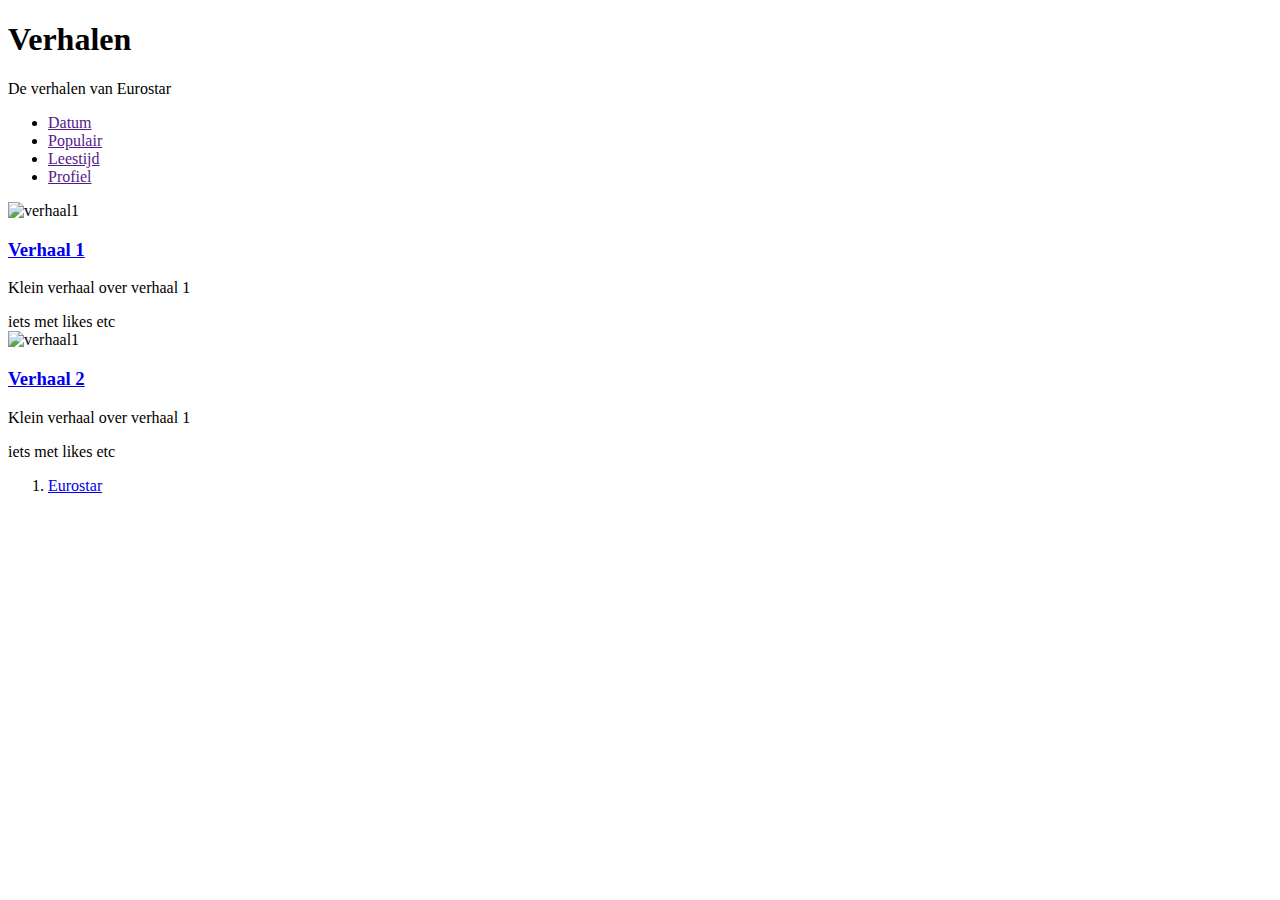
==== index.html @ b3ec602a "Create index.html" ====
<!DOCTYPE html>
<html lang="en">
<head>
    <meta charset="UTF-8">
    <link rel="stylesheet" href="css/style.css">
    <meta name="viewport" content="width=device-width, initial-scale=1">
    <title></title>
</head>

<body>
   <header>
   <H1>Verhalen</H1>
    <p>De verhalen van Eurostar</p>
        <nav id=navigatiebalk> 
           <ul>
               <li> <a href="">Datum</a></li>
               <li> <a href="">Populair</a></li>
               <li> <a href="">Leestijd</a></li>
               <li> <a href="">Profiel</a></li>
            </ul>
        </nav>
    </header>
    <form></form>
    
<main>
    <section>
       
        <article>
            <img src="img/Verhaal.jpeg" alt="verhaal1"/>
            <H3>
                <a href="verhaal1.html"> 
                Verhaal 1
                </a>
            </H3>
            <p> Klein verhaal over verhaal 1</p>
            <footer> iets met likes etc</footer>
        </article>
        
           <article>
            <img src="img/Verhaal.jpeg" alt="verhaal1"/>
            <H3>
                <a href="verhaal1.html"> 
                Verhaal 2
                </a>
            </H3>
            <p> Klein verhaal over verhaal 1</p>
            <footer> iets met likes etc</footer>
        </article>
        
    </section>
    
</main>
 <footer>
        <ol>
            <li> <a href="https://www.eurostar.com/nl-nl">Eurostar</a></li>
        </ol> 
</footer>
</body>

</html>
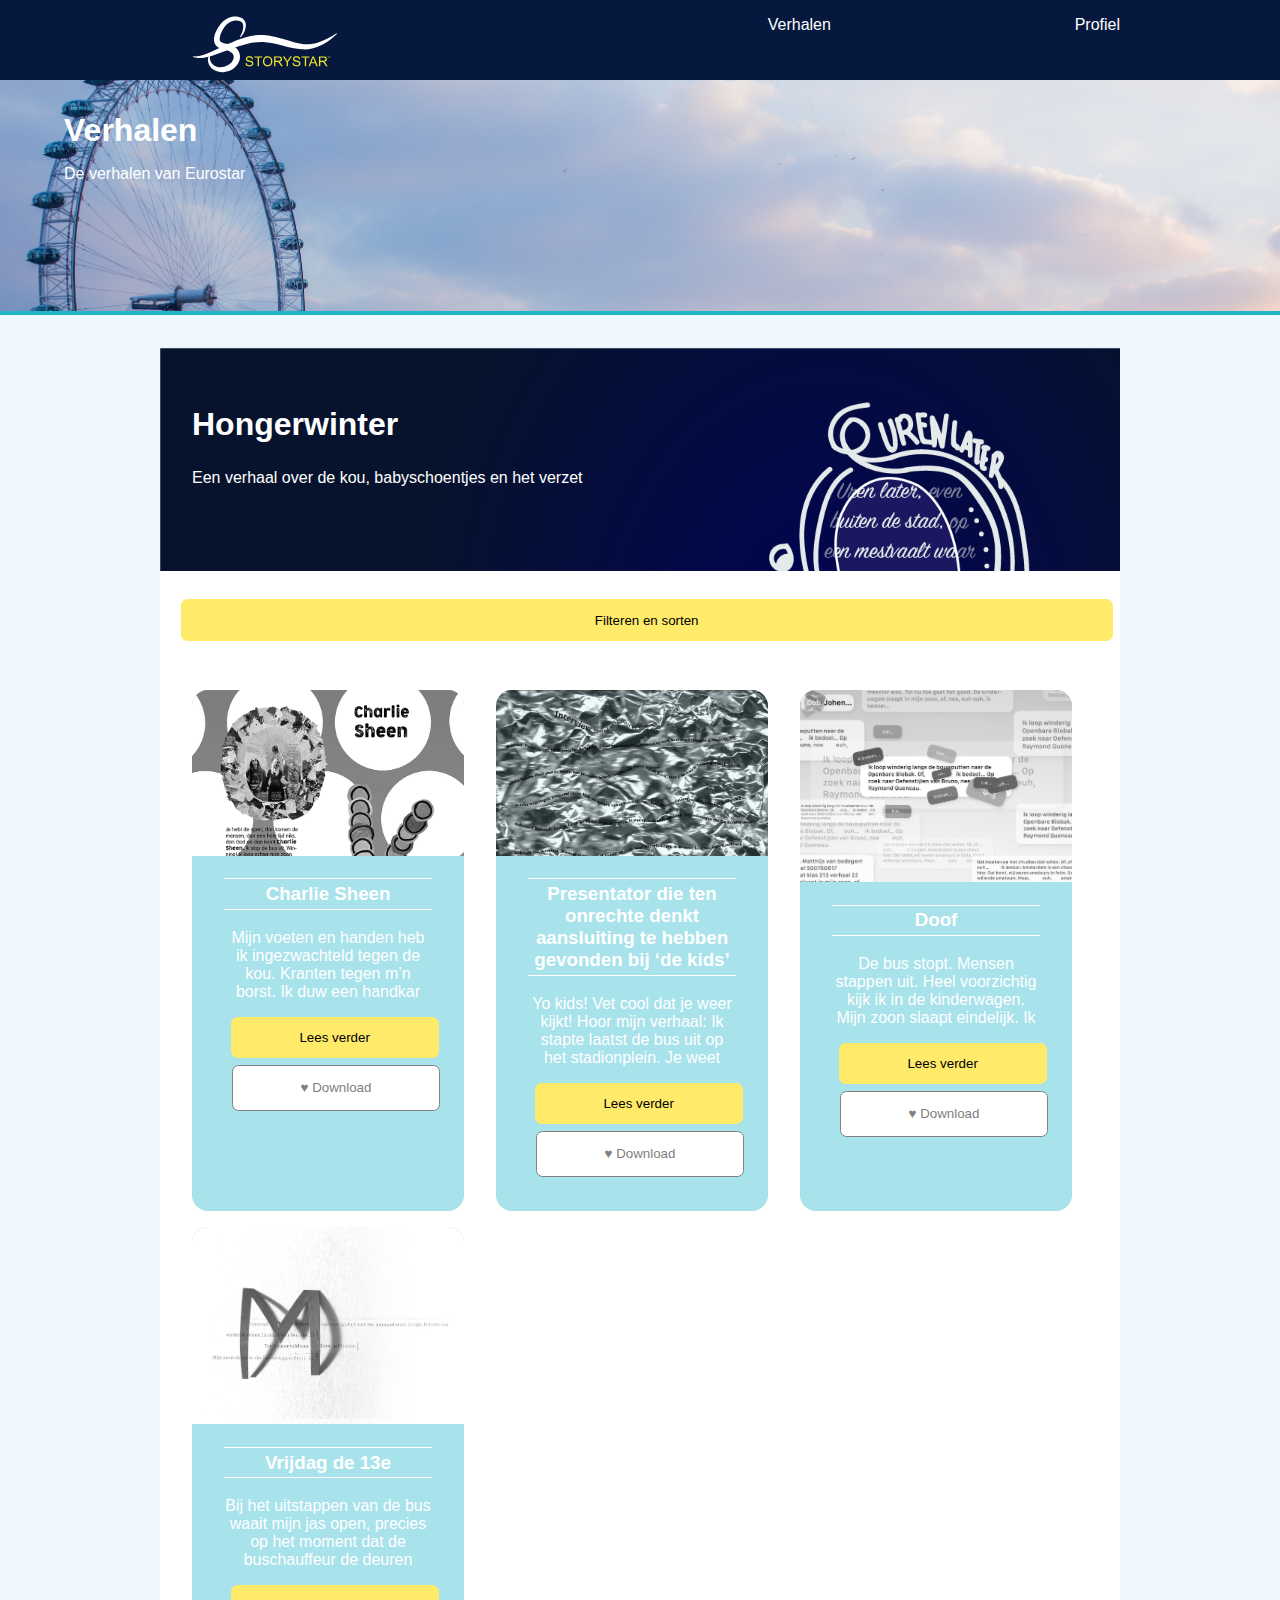
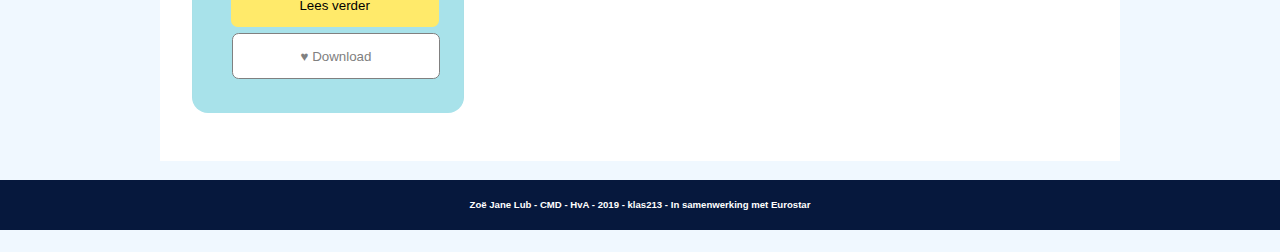
==== commit 9bd6392d: "Add files via upload" ====
--- a/index.html
+++ b/index.html
@@ -4,57 +4,178 @@
     <meta charset="UTF-8">
     <link rel="stylesheet" href="css/style.css">
     <meta name="viewport" content="width=device-width, initial-scale=1">
+    
     <title></title>
 </head>
 
 <body>
    <header>
-   <H1>Verhalen</H1>
-    <p>De verhalen van Eurostar</p>
-        <nav id=navigatiebalk> 
+        <nav > 
            <ul>
-               <li> <a href="">Datum</a></li>
-               <li> <a href="">Populair</a></li>
-               <li> <a href="">Leestijd</a></li>
-               <li> <a href="">Profiel</a></li>
+               <li> 
+                    <a href="index.html">
+                       <img src="img/logo.svg" alt="storystar"/>
+                   </a>
+                </li>
+               <li> <a href="index.html">Verhalen</a></li>
+               <li> <a href="profiel.html">Profiel</a></li>
             </ul>
         </nav>
-    </header>
-    <form></form>
+        
+    <h1>Verhalen</h1>
+    <p>De verhalen van Eurostar</p>
     
+</header>
+        
 <main>
+   
+   <section>
+      <a href="Verhaalpagina.html"> 
+      <h2> Hongerwinter</h2> 
+          <p>Een verhaal over de kou, babyschoentjes en het verzet</p>
+      </a>
+      
+   </section>
+   
+<fieldset>
+<button>
+    Filteren en sorten
+</button>
+</fieldset>
+  
+   <form>
+      
+       <fieldset>
+           <label for="sorteer">Sorteren</label>
+           <select name="sorteren" id="sorteer">
+               <option value="datum">Datum van nieuw naar oud</option>
+               <option value="datum">Datum van oud naar nieuw</option>
+               <option value="populair">Meest populair</option>
+           </select>
+       </fieldset>
+       
+       <fieldset>
+                <h3>Genre</h3>
+                <input type="checkbox" name="emotie" value="blij" id="blij">
+                <label for="blij">Blij</label>
+                <input type="checkbox" name="emotie" value="boos" id="boos">
+                <label for="boos">Boos</label>
+                <input type="checkbox" name="emotie" value="droevig" id="droevig">
+                <label for="droevig">Droevig</label>
+                <input type="checkbox" name="emotie" value="angst" id="angst">
+                <label for="angst">Angst</label>
+                <input type="checkbox" name="emotie" value="verward" id="verward">
+                <label for="verward">Verward</label>
+                <input type="checkbox" name="emotie" value="geirriteerd" id="geirriteerd">
+                <label for="geirriteerd">Geïrriteerd</label>
+                <input type="checkbox" name="emotie" value="neutraal" id="neutraal">
+                <label for="neutraal">Neutraal</label>
+                <input type="checkbox" name="emotie" value="ongemakkelijk" id="ongemakkelijk">
+                <label for="ongemakkelijk">Ongemakkelijk</label>
+                <input type="checkbox" name="emotie" value="enthousiast" id="enthousiast">
+                <label for="enthousiast">Enthousiast</label>
+            </fieldset>
+   
+   <a href="index.html">
+       <button type="button">oke</button>
+    </a>
+   <a href="index.html">
+       <button type="button">annuleer</button>
+   </a>
+   </form>
+   
     <section>
        
         <article>
-            <img src="img/Verhaal.jpeg" alt="verhaal1"/>
+           <a href="Verhaalpagina.html">
+            <img src="img/charliesheen.jpg" alt="verhaal1"/>
             <H3>
-                <a href="verhaal1.html"> 
-                Verhaal 1
-                </a>
+                Charlie Sheen
             </H3>
-            <p> Klein verhaal over verhaal 1</p>
-            <footer> iets met likes etc</footer>
+            </a>
+            <p> Mijn voeten en handen heb ik ingezwachteld tegen de kou. Kranten tegen m’n borst. Ik duw een handkar voort waarin mijn zoon vredig ligt te slapen. Centraal Station. De tramrails liggen er kaal bij. Het hout tussen de rails is al lang weggenomen. </p>
+           <a href="Verhaalpagina.html"> 
+           <button type="button">Lees verder</button>
+           </a>
+           
+            <footer> 
+               <button type="button">
+                    <p> &hearts; Download </p>
+              </button>
+            </footer>
+        
         </article>
         
            <article>
-            <img src="img/Verhaal.jpeg" alt="verhaal1"/>
+            <a href="Verhaalpagina.html"> 
+            <img src="img/voorproefinterview.png" alt="verhaal1"/>
             <H3>
-                <a href="verhaal1.html"> 
-                Verhaal 2
-                </a>
+                
+                Presentator die ten onrechte denkt aansluiting te hebben gevonden bij ‘de kids’                
+                
             </H3>
-            <p> Klein verhaal over verhaal 1</p>
-            <footer> iets met likes etc</footer>
+            </a>
+            <p> Yo kids! Vet cool dat je weer kijkt! Hoor mijn verhaal: Ik stapte laatst de bus uit op het stadionplein. Je weet togh?! Ik duwde mijn zoon die in zijn superlauwe, gifgroene kinderwagen lag te ronken. Het was druk op het plein, maar de mensen waren me toch een partijtje chaggie! Niet normaal meer. Ze […]</p>
+            <a href="Verhaalpagina.html"> 
+           <button type="button">Lees verder</button>
+           </a>
+           
+             <footer> 
+               <button type="button">
+                    <p> &hearts; Download </p>
+              </button>
+            </footer>
+            
         </article>
         
+         <article>
+             <a href="Verhaalpagina.html"> 
+            <img src="img/jobcohen.jpg" alt="verhaal1"/>
+            <H3>
+                Doof
+            </H3>
+             </a>
+            <p> De bus stopt. Mensen stappen uit. Heel voorzichtig kijk ik in de kinderwagen. Mijn zoon slaapt eindelijk. Ik had het kunnen weten, want halverwege de busreis merkte ik dat de mensen zich niet meer aan ons stoorden...</p>
+            <a href="Verhaalpagina.html"> 
+           <button type="button">Lees verder</button>
+           </a>
+            <footer> 
+               <button type="button">
+                    <p> &hearts; Download </p>
+              </button>
+            </footer>
+            
+        </article>
+        
+         <article>
+            <a href="Verhaalpagina.html"> 
+            <img src="img/martinbril.jpg" alt="verhaal1"/>
+            <H3>
+                Vrijdag de 13e
+            </H3>
+             </a>
+            <p> Bij het uitstappen van de bus waait mijn jas open, precies op het moment dat de buschauffeur de deuren sluit...</p>
+            <a href="Verhaalpagina.html"> 
+            <button type="button">Lees verder</button>
+               </a>
+            <footer> 
+               <button type="button">
+                    <p> &hearts; Download </p>
+              </button>
+            </footer>      
+         </article>
+        
+        
     </section>
-    
+
 </main>
  <footer>
-        <ol>
-            <li> <a href="https://www.eurostar.com/nl-nl">Eurostar</a></li>
-        </ol> 
+    <h6>
+        Zoë Jane Lub - CMD - HvA - 2019 - klas213 - In samenwerking met Eurostar
+    </h6>
+    <script type="text/javascript" src="js/java.js"></script>
+
 </footer>
 </body>
 
-</html>
+</html>--- a/css/style.css
+++ b/css/style.css
@@ -0,0 +1,423 @@
+html, body {
+    padding: 0em;
+    margin: 0em;
+    color: rgb(85, 86, 90);
+    
+    font-family: Pembroke, Arial, sans-serif;
+    font-style: normal;
+    font-weight: 300;
+    color: rgb(85, 86, 90);
+    
+    background-color: aliceblue;
+    
+    
+}
+
+main {
+    max-width: 960px;
+    position: relative;
+    margin: auto;    
+    background-color: white;
+    padding-bottom: 1em;
+}
+
+h1 {
+    font-family: Arial;
+    margin: 0em;
+    padding-top: 1em;
+}
+
+h2{
+    font-size: 1.1em;
+    }
+
+section:first-of-type p{  
+    max-width: 14em;
+    font-size: 0.8em;
+
+}
+/*header, deze codespreekt alles in de header aan o.a. de nav*/
+header {
+    
+    
+background: linear-gradient(to left, rgb(0, 0, 0,0.0), rgb(0, 0, 6, 0.1)), url(bigben.jpg), no-repeat center; 
+background-size: cover; 
+    
+    margin-top: 0em;
+    margin-bottom: 2em; 
+    border-bottom: 0.3em solid rgb(36, 181, 201);
+    padding-bottom: 7em;
+    
+    
+}
+
+header h1{
+    padding-left:2em;    
+    color: white;
+
+}
+
+header p {
+    padding-left:4em;
+    color: white;
+}
+
+
+nav {
+    background: rgb(6, 24, 61);
+    color: white; 
+    padding: 1em;
+    padding-left: 2em;
+    padding-right: 2em;
+    height: 3em;
+}
+
+ul {
+    display: flex;
+    justify-content: space-between;
+    list-style: none;
+    
+    max-width: 960px;
+    position: relative;
+    margin: auto;
+    padding-left: 2em;
+    padding-right: 2em;
+    vertical-align: middle;
+
+}
+
+nav ul li:hover{
+    background-color: rgb(36, 181, 201);
+}
+
+
+nav a {
+    margin-left: 2em;
+}
+
+nav img{
+    width:40%;
+    min-width: 6em;
+    margin-right: 2em;
+}
+
+/*aanbevolen verhaal*/
+
+section:first-of-type{
+    background-image:url(laptop-01.png);
+    height: 10em;
+    background-size: cover;
+    padding: 2em;
+    margin-bottom: 1em;
+    margin-top: 0.5em;
+
+}
+
+/*sorteren en filteren*/
+
+button{
+    display:block;
+    width: 100%;
+}
+
+
+
+fieldset {
+        border: none;
+}
+
+form fieldset {
+        border-bottom: 0.05em solid rgb(36, 181, 201);
+}
+
+form{
+height: 100%;
+    /* volledige lengte */
+    width: 0;
+    /* eerst is het niks, met de class van js wordt het aangepast */
+    position: fixed;
+    /* zorgt ervoor dat het aan de zijkant staat en niet onder de eerste section */
+    z-index: 1;
+    /*zorgt ervoor de de artikelen er niet boven komen als je daar overheen hovert*/
+    top: 0;
+    /* Zorgt ervoor dat het niet tussen de artikelen komt te staan */
+    left: 0;
+    /*Zorgt ervoor dat het helemaal links staat*/
+    background-color: white;
+    /* Black*/
+    overflow-x: hidden;
+    /* zorgt ervoor dat het niet meescrollt */
+    transition: 0.5s;
+    /* zorgt ervoor dat het er een halve seconde over doet */
+    box-shadow: 0 0.25em 0.5em 0 rgba(0, 0, 0, 0.2), 0 0.375em 1.25em 0 rgba(0, 0, 0, 0.19);
+    padding-top: 2em;
+
+}
+
+form h3 {
+    text-align: center;
+}
+
+}
+
+form fieldset p {
+    padding-top: 0;
+    margin-top: 0;
+    margin-bottom: 0.5em;
+}
+
+
+form.show-filteren {
+    width: 23em;
+}
+
+form a {
+    display: flex;
+    justify-content: flex-end;
+
+}
+
+
+/*verhalen */
+
+a {
+    text-decoration: none;
+    color: #fff;
+}
+
+
+article {
+    max-width: 13em;
+    padding:2em;
+    background-color: rgb(168, 226, 234);
+    box-shadow: rgb(161, 162, 167) 0px 3px 3px -2px inset;
+    border-radius: 1em;
+    color: white;
+    text-align: center;
+}
+
+article img{
+    max-width:17em;
+    height: auto;
+    margin-left: -2em;
+    margin-top: -2em;
+    border-radius: 1em 1em 0em 0em;
+    padding-bottom: -8em;
+    filter: grayscale(100%);
+	transition: .4s ease-in-out;
+    
+}
+
+
+article img:hover {
+	filter: grayscale(0);
+}
+
+article a button{
+    padding-left: 3em;
+    padding-right: 3em; 
+    width: 100%;
+
+}
+
+article h3{
+    text-align: center;
+    border-bottom: 0.1em solid white;
+    border-top: 0.1em solid white;
+    padding-bottom: 0.2em;
+    padding-top: 0.2em;
+}
+
+article p{
+    overflow: hidden;
+    max-height: 4.5em;
+    display: block;
+}
+
+
+/*buttons formulier*/
+
+form button{
+    background-color: rgb(255, 234, 106);
+    padding: 1em;
+    border: none;
+    text-align: center;
+    margin: 0.5em;
+    border-radius: 0.5em;
+    
+}
+
+form button:hover{
+    background-color: lightyellow;
+}
+
+
+/*buttons artikel*/
+
+article a button{
+    background-color: rgb(255, 234, 106);
+    padding: 1em;
+    border: none;
+    text-align: center;
+    margin: 0.5em;
+    border-radius: 0.5em;
+    
+}
+
+article a button:hover{
+    background-color: lightyellow;
+}
+
+fieldset button{
+     background-color: rgb(255, 234, 106);
+    padding: 1em;
+    border: none;
+    text-align: center;
+    margin: 0.5em;
+    border-radius: 0.5em;
+}
+
+fieldset button:hover{
+    background-color: lightyellow;
+}
+/*footer*/
+
+footer h6 {
+    background-color:rgb(6, 24, 61);
+    padding: 2em;
+    border: 2em;
+    margin-top: 2em;
+   /* margin-left: 2em;
+    margin-right: 2em;*/
+    text-align: center;
+    color: #fff;
+    font-size: 60%;
+}
+
+
+/*grid*/
+
+section:nth-of-type(2){
+    display:grid;
+    margin: 2em;
+    grid-gap: 1em; 
+
+
+}
+
+@media(min-width:33em){
+    section:nth-of-type(2){
+        display: grid;
+        grid-template-columns: 1fr 1fr;
+        grid-gap: 1em;
+        flex-wrap: wrap;
+    }
+    
+    h2{
+        font-size: 1.5em;
+    }
+    
+    section:first-of-type p{  
+    max-width: 30em; 
+    font-size: 0.8em;
+}
+}
+@media(min-width:55em){
+    section:nth-of-type(2){
+        grid-template-columns: 1fr 1fr 1fr;
+    }
+    
+    h2{
+        font-size: 2em;
+    }
+    
+    section:first-of-type p{  
+    max-width: 30em;
+    font-size: 1em;
+
+}
+    
+}
+
+/*download button*/
+article footer button {
+  color: gray;
+  background-color: white;
+  border: 0.1em solid;
+  border-radius: 0.5em;
+  cursor: pointer;
+  outline: 0;
+}
+  
+ article footer button:hover {
+    color: rgb(6, 24, 61);
+  }
+  
+article footer button:active {
+    transform: scale(0.95);
+    background-color: rgb(6, 24, 61);
+  }
+  
+.selected {
+    color: white;
+    background-color: rgb(6, 24, 61);
+    border-color:rgb(6, 24, 61);
+  }
+
+article footer button{
+  display: inline-block;
+  fill: currentColor;
+  margin-left: 0.6em;
+}
+
+/*download button
+article footer  {
+  color: gray;
+  background-color: white;
+  border: 0.1em solid;
+  border-radius: 0.5em;
+  cursor: pointer;
+  outline: 0;
+}
+  
+ article footer:hover {
+    color: red;
+  }
+  
+ article footer:active {
+    transform: scale(0.95);
+  }
+  
+article footer:selected {
+    color: white;
+    background-color: red;
+    border-color:red;
+  }
+
+ article footer{
+    display: inline-block;
+    fill: currentColor;
+  }
+*/
+
+
+/*overige
+
+form{
+    margin-top: -10em;
+    display: none;
+    transition: margin 0.4s ease-out;
+    
+}
+
+.show{
+    margin-top: 0em;
+    display: 0em;
+    display: inline;
+}
+
+/*
+a[href="datum.html"]{
+    color:red;
+}
+*/
